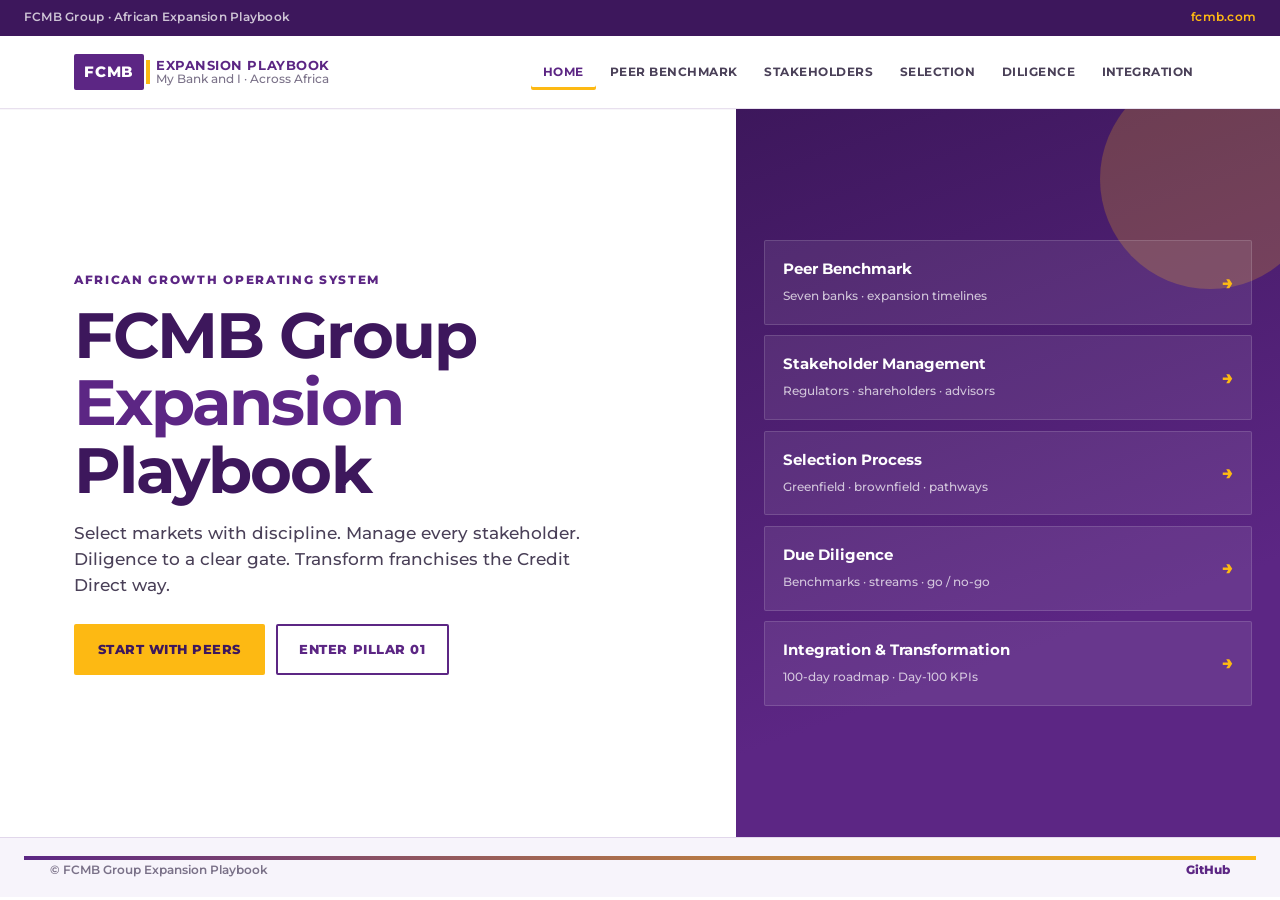
==== index.html @ e8a1962c "Restructure playbook to FCMB.com design and multi-page tabs. Apply purple/yellow brand framework, on" ====
<!DOCTYPE html>
<html lang="en">
<head>
  <meta charset="UTF-8" />
  <meta name="viewport" content="width=device-width, initial-scale=1.0" />
  <title>FCMB Group Expansion Playbook</title>
  <meta name="description" content="FCMB Group African expansion playbook — one operating system across stakeholders, selection, diligence, and integration." />
  <link rel="preconnect" href="https://fonts.googleapis.com" />
  <link rel="preconnect" href="https://fonts.gstatic.com" crossorigin />
  <link href="https://fonts.googleapis.com/css2?family=Montserrat:wght@500;600;700;800&display=swap" rel="stylesheet" />
  <link rel="stylesheet" href="styles.css" />
</head>
<body data-page="home">
  <main class="page">
    <section class="home-hero" aria-label="Home">
      <div class="home-copy">
        <p class="eyebrow">African Growth Operating System</p>
        <h1>FCMB Group <em>Expansion</em> Playbook</h1>
        <p class="lead">
          Select markets with discipline. Manage every stakeholder. Diligence to a clear gate.
          Transform franchises the Credit Direct way.
        </p>
        <div class="home-cta">
          <a class="btn primary" href="peers.html">Start with peers</a>
          <a class="btn ghost" href="stakeholders.html">Enter pillar 01</a>
        </div>
      </div>
      <div class="home-panel" aria-label="Playbook sections">
        <a href="peers.html">
          <div>
            <strong>Peer Benchmark</strong>
            <span>Seven banks · expansion timelines</span>
          </div>
          <span class="arrow" aria-hidden="true">→</span>
        </a>
        <a href="stakeholders.html">
          <div>
            <strong>Stakeholder Management</strong>
            <span>Regulators · shareholders · advisors</span>
          </div>
          <span class="arrow" aria-hidden="true">→</span>
        </a>
        <a href="selection.html">
          <div>
            <strong>Selection Process</strong>
            <span>Greenfield · brownfield · pathways</span>
          </div>
          <span class="arrow" aria-hidden="true">→</span>
        </a>
        <a href="diligence.html">
          <div>
            <strong>Due Diligence</strong>
            <span>Benchmarks · streams · go / no-go</span>
          </div>
          <span class="arrow" aria-hidden="true">→</span>
        </a>
        <a href="integration.html">
          <div>
            <strong>Integration &amp; Transformation</strong>
            <span>100-day roadmap · Day-100 KPIs</span>
          </div>
          <span class="arrow" aria-hidden="true">→</span>
        </a>
      </div>
    </section>
  </main>
  <script src="data.js"></script>
  <script src="app.js"></script>
</body>
</html>
---- styles.css ----
:root {
  --fcmb-purple: #5c2684;
  --fcmb-purple-deep: #3d175c;
  --fcmb-purple-soft: #7a3aad;
  --fcmb-yellow: #fdb913;
  --fcmb-yellow-soft: #ffe08a;
  --ink: #1a1224;
  --ink-soft: #4a4058;
  --muted: #7a7188;
  --paper: #ffffff;
  --paper-2: #f7f4fb;
  --paper-3: #efe8f7;
  --line: rgba(92, 38, 132, 0.14);
  --shadow: 0 18px 40px rgba(61, 23, 92, 0.12);
  --radius: 4px;
  --font: "Montserrat", "Segoe UI", sans-serif;
  --header-h: 72px;
  --topbar-h: 36px;
}

* { box-sizing: border-box; }
html, body { margin: 0; min-height: 100%; }
body {
  font-family: var(--font);
  color: var(--ink);
  background: var(--paper);
  line-height: 1.55;
}

a { color: inherit; text-decoration: none; }
button { font-family: inherit; }

/* Top utility bar — FCMB.com pattern */
.topbar {
  height: var(--topbar-h);
  background: var(--fcmb-purple-deep);
  color: rgba(255,255,255,0.88);
  font-size: 0.72rem;
  font-weight: 600;
  display: flex;
  align-items: center;
  justify-content: space-between;
  padding: 0 1.5rem;
  letter-spacing: 0.02em;
}
.topbar a { color: var(--fcmb-yellow); }
.topbar span { opacity: 0.85; }

/* Main header */
.site-header {
  position: sticky;
  top: 0;
  z-index: 50;
  background: var(--paper);
  border-bottom: 1px solid var(--line);
  box-shadow: 0 1px 0 rgba(92, 38, 132, 0.04);
}
.header-inner {
  max-width: 1180px;
  margin: 0 auto;
  min-height: var(--header-h);
  display: flex;
  align-items: center;
  justify-content: space-between;
  gap: 1rem;
  padding: 0 1.5rem;
}
.brand {
  display: flex;
  align-items: center;
  gap: 0.75rem;
  font-weight: 800;
}
.brand-mark {
  display: inline-flex;
  align-items: center;
  justify-content: center;
  min-width: 64px;
  height: 36px;
  padding: 0 0.65rem;
  background: var(--fcmb-purple);
  color: var(--paper);
  font-size: 0.95rem;
  letter-spacing: 0.04em;
  border-radius: 2px;
  position: relative;
}
.brand-mark::after {
  content: "";
  position: absolute;
  right: -6px;
  top: 6px;
  bottom: 6px;
  width: 4px;
  background: var(--fcmb-yellow);
}
.brand-text {
  display: flex;
  flex-direction: column;
  line-height: 1.15;
}
.brand-text strong {
  font-size: 0.82rem;
  color: var(--fcmb-purple);
  text-transform: uppercase;
  letter-spacing: 0.04em;
}
.brand-text small {
  font-size: 0.72rem;
  color: var(--muted);
  font-weight: 500;
}

.nav {
  display: flex;
  flex-wrap: wrap;
  align-items: center;
  gap: 0.15rem;
}
.nav a {
  padding: 0.55rem 0.75rem;
  font-size: 0.78rem;
  font-weight: 700;
  color: var(--ink-soft);
  text-transform: uppercase;
  letter-spacing: 0.04em;
  border-radius: 2px;
  transition: color 0.15s ease, background 0.15s ease;
}
.nav a:hover { color: var(--fcmb-purple); background: var(--paper-2); }
.nav a.is-active {
  color: var(--fcmb-purple);
  box-shadow: inset 0 -3px 0 var(--fcmb-yellow);
}

.nav-toggle {
  display: none;
  width: 42px;
  height: 42px;
  border: 1px solid var(--line);
  background: var(--paper);
  border-radius: 2px;
  flex-direction: column;
  justify-content: center;
  align-items: center;
  gap: 5px;
  cursor: pointer;
}
.nav-toggle span {
  width: 16px;
  height: 2px;
  background: var(--fcmb-purple);
  display: block;
}

/* Page shell — one section per page */
.page {
  min-height: calc(100vh - var(--topbar-h) - var(--header-h) - 64px);
  display: flex;
  flex-direction: column;
}

.page-hero {
  background:
    linear-gradient(115deg, var(--fcmb-purple-deep) 0%, var(--fcmb-purple) 55%, #6e35a0 100%);
  color: var(--paper);
  padding: 2.75rem 1.5rem 2.25rem;
  position: relative;
  overflow: hidden;
}
.page-hero::before {
  content: "";
  position: absolute;
  inset: 0;
  background:
    radial-gradient(circle at 85% 20%, rgba(253, 185, 19, 0.28), transparent 28%),
    linear-gradient(90deg, transparent 60%, rgba(255,255,255,0.04) 60%, rgba(255,255,255,0.04) 61%, transparent 61%);
  pointer-events: none;
}
.page-hero-inner {
  max-width: 1180px;
  margin: 0 auto;
  position: relative;
  z-index: 1;
}
.page-hero .eyebrow {
  margin: 0 0 0.55rem;
  font-size: 0.72rem;
  font-weight: 800;
  letter-spacing: 0.14em;
  text-transform: uppercase;
  color: var(--fcmb-yellow);
}
.page-hero h1 {
  margin: 0 0 0.65rem;
  font-size: clamp(1.8rem, 4vw, 2.75rem);
  font-weight: 800;
  letter-spacing: -0.02em;
  line-height: 1.15;
  max-width: 18ch;
}
.page-hero p {
  margin: 0;
  max-width: 40rem;
  color: rgba(255,255,255,0.88);
  font-size: 1rem;
  font-weight: 500;
}

.page-body {
  flex: 1;
  max-width: 1180px;
  width: 100%;
  margin: 0 auto;
  padding: 1.75rem 1.5rem 3rem;
}

/* Home */
.home-hero {
  min-height: calc(100vh - var(--topbar-h) - var(--header-h) - 64px);
  display: grid;
  grid-template-columns: 1.15fr 0.85fr;
  background: var(--paper);
}
.home-copy {
  padding: clamp(2.5rem, 6vw, 5rem) 1.5rem clamp(2.5rem, 6vw, 5rem) max(1.5rem, calc((100vw - 1180px) / 2 + 1.5rem));
  display: flex;
  flex-direction: column;
  justify-content: center;
}
.home-copy .eyebrow {
  color: var(--fcmb-purple);
  font-size: 0.75rem;
  font-weight: 800;
  letter-spacing: 0.14em;
  text-transform: uppercase;
  margin: 0 0 0.8rem;
}
.home-copy h1 {
  margin: 0 0 1rem;
  font-size: clamp(2.4rem, 5.5vw, 4rem);
  line-height: 1.05;
  letter-spacing: -0.03em;
  color: var(--fcmb-purple-deep);
  max-width: 12ch;
}
.home-copy h1 em {
  font-style: normal;
  color: var(--fcmb-purple);
  position: relative;
}
.home-copy h1 em::after {
  content: "";
  position: absolute;
  left: 0;
  right: 0;
  bottom: 0.08em;
  height: 0.18em;
  background: var(--fcmb-yellow);
  z-index: -1;
}
.home-copy .lead {
  margin: 0 0 1.6rem;
  max-width: 34rem;
  color: var(--ink-soft);
  font-size: 1.05rem;
  font-weight: 500;
}
.home-cta { display: flex; flex-wrap: wrap; gap: 0.7rem; }

.home-panel {
  background:
    linear-gradient(160deg, var(--fcmb-purple-deep), var(--fcmb-purple) 70%),
    var(--fcmb-purple);
  color: var(--paper);
  padding: 2.5rem 1.75rem;
  display: flex;
  flex-direction: column;
  justify-content: center;
  gap: 0.65rem;
  position: relative;
  overflow: hidden;
}
.home-panel::after {
  content: "";
  position: absolute;
  width: 220px;
  height: 220px;
  border-radius: 50%;
  background: rgba(253, 185, 19, 0.22);
  top: -40px;
  right: -40px;
}
.home-panel a {
  position: relative;
  z-index: 1;
  display: flex;
  align-items: center;
  justify-content: space-between;
  gap: 1rem;
  padding: 1rem 1.1rem;
  background: rgba(255,255,255,0.08);
  border: 1px solid rgba(255,255,255,0.14);
  border-radius: 2px;
  transition: background 0.2s ease, transform 0.2s ease;
}
.home-panel a:hover {
  background: rgba(253, 185, 19, 0.18);
  transform: translateX(4px);
}
.home-panel strong {
  display: block;
  font-size: 0.95rem;
  margin-bottom: 0.15rem;
}
.home-panel span {
  font-size: 0.78rem;
  color: rgba(255,255,255,0.72);
  font-weight: 500;
}
.home-panel .arrow {
  color: var(--fcmb-yellow);
  font-weight: 800;
  font-size: 1.2rem;
}

.btn {
  display: inline-flex;
  align-items: center;
  justify-content: center;
  padding: 0.85rem 1.35rem;
  border-radius: 2px;
  font-size: 0.82rem;
  font-weight: 800;
  letter-spacing: 0.04em;
  text-transform: uppercase;
  border: 2px solid transparent;
  cursor: pointer;
  transition: transform 0.15s ease, background 0.15s ease, color 0.15s ease;
}
.btn:hover { transform: translateY(-1px); }
.btn.primary {
  background: var(--fcmb-yellow);
  color: var(--fcmb-purple-deep);
}
.btn.secondary {
  background: var(--fcmb-purple);
  color: var(--paper);
}
.btn.ghost {
  background: transparent;
  border-color: var(--fcmb-purple);
  color: var(--fcmb-purple);
}
.btn.ghost.on-dark {
  border-color: rgba(255,255,255,0.55);
  color: var(--paper);
}
.btn.small {
  padding: 0.55rem 0.9rem;
  font-size: 0.72rem;
}

/* Tabs — FCMB-style underline / chip */
.tabs {
  display: flex;
  flex-wrap: wrap;
  gap: 0.35rem;
  margin-bottom: 1.25rem;
  border-bottom: 1px solid var(--line);
  padding-bottom: 0.15rem;
}
.tab {
  appearance: none;
  border: 0;
  background: transparent;
  color: var(--muted);
  font-weight: 700;
  font-size: 0.78rem;
  letter-spacing: 0.04em;
  text-transform: uppercase;
  padding: 0.75rem 0.9rem;
  cursor: pointer;
  border-bottom: 3px solid transparent;
  margin-bottom: -2px;
  transition: color 0.15s ease, border-color 0.15s ease, background 0.15s ease;
}
.tab:hover { color: var(--fcmb-purple); background: var(--paper-2); }
.tab.is-active {
  color: var(--fcmb-purple);
  border-bottom-color: var(--fcmb-yellow);
}

.panel {
  display: none;
  animation: panelIn 0.28s ease;
}
.panel.is-active { display: block; }
@keyframes panelIn {
  from { opacity: 0; transform: translateY(6px); }
  to { opacity: 1; transform: translateY(0); }
}

.panel-card {
  background: var(--paper);
  border: 1px solid var(--line);
  border-radius: var(--radius);
  padding: 1.4rem 1.5rem;
  box-shadow: var(--shadow);
}
.panel-card h2, .panel-card h3 {
  margin: 0 0 0.55rem;
  color: var(--fcmb-purple-deep);
  font-size: 1.35rem;
}
.panel-card .intro {
  margin: 0 0 1rem;
  color: var(--ink-soft);
  font-weight: 500;
}

.meta-row {
  display: flex;
  flex-wrap: wrap;
  gap: 0.45rem;
  margin: 0 0 1.1rem;
}
.chip {
  display: inline-flex;
  align-items: center;
  padding: 0.3rem 0.65rem;
  border-radius: 999px;
  background: var(--paper-3);
  color: var(--fcmb-purple);
  font-size: 0.72rem;
  font-weight: 700;
}

.two-col {
  display: grid;
  grid-template-columns: 1.1fr 0.9fr;
  gap: 1.25rem;
}
.three-col {
  display: grid;
  grid-template-columns: repeat(3, 1fr);
  gap: 0.9rem;
}
.grid-2 {
  display: grid;
  grid-template-columns: 1fr 1fr;
  gap: 0.9rem;
}
.grid-3 {
  display: grid;
  grid-template-columns: repeat(3, 1fr);
  gap: 0.9rem;
}

.list {
  list-style: none;
  margin: 0;
  padding: 0;
}
.list li {
  position: relative;
  padding: 0.55rem 0 0.55rem 1.35rem;
  border-bottom: 1px solid var(--line);
  color: var(--ink-soft);
  font-size: 0.92rem;
  font-weight: 500;
}
.list li:last-child { border-bottom: 0; }
.list li::before {
  content: "";
  position: absolute;
  left: 0;
  top: 0.85rem;
  width: 8px;
  height: 8px;
  border-radius: 50%;
  background: var(--fcmb-yellow);
  box-shadow: 0 0 0 3px rgba(253, 185, 19, 0.25);
}

.timeline {
  list-style: none;
  margin: 0;
  padding: 0;
  border-left: 2px solid rgba(92, 38, 132, 0.2);
}
.timeline li {
  position: relative;
  padding: 0 0 1rem 1.15rem;
  color: var(--ink-soft);
  font-size: 0.92rem;
  font-weight: 500;
}
.timeline li::before {
  content: "";
  position: absolute;
  left: -6px;
  top: 0.3rem;
  width: 10px;
  height: 10px;
  border-radius: 50%;
  background: var(--fcmb-yellow);
  border: 2px solid var(--fcmb-purple);
}
.timeline .year {
  display: block;
  font-weight: 800;
  font-size: 0.78rem;
  color: var(--fcmb-purple);
  text-transform: uppercase;
  letter-spacing: 0.04em;
  margin-bottom: 0.15rem;
}

.callout {
  margin-top: 1.1rem;
  padding: 1rem 1.1rem;
  background: linear-gradient(90deg, rgba(253, 185, 19, 0.18), rgba(92, 38, 132, 0.08));
  border-left: 4px solid var(--fcmb-yellow);
  font-size: 0.9rem;
  color: var(--ink-soft);
  font-weight: 500;
}
.callout strong {
  display: block;
  color: var(--fcmb-purple-deep);
  margin-bottom: 0.25rem;
  font-size: 0.78rem;
  letter-spacing: 0.06em;
  text-transform: uppercase;
}

.mini-card {
  padding: 1.1rem;
  border: 1px solid var(--line);
  background: var(--paper-2);
  border-radius: var(--radius);
}
.mini-card h4 {
  margin: 0 0 0.4rem;
  color: var(--fcmb-purple);
  font-size: 0.92rem;
}
.mini-card p, .mini-card ul {
  margin: 0;
  color: var(--ink-soft);
  font-size: 0.86rem;
  font-weight: 500;
}
.mini-card ul { padding-left: 1.05rem; }

.stat-row {
  display: grid;
  grid-template-columns: repeat(5, 1fr);
  gap: 0.65rem;
  margin-bottom: 1.25rem;
}
.stat {
  text-align: center;
  padding: 1rem 0.6rem;
  background: var(--paper-2);
  border: 1px solid var(--line);
}
.stat strong {
  display: block;
  font-size: 1.55rem;
  color: var(--fcmb-purple);
  letter-spacing: -0.02em;
}
.stat span {
  font-size: 0.72rem;
  color: var(--muted);
  font-weight: 600;
  text-transform: uppercase;
  letter-spacing: 0.04em;
}

/* Gate */
.gate {
  background: linear-gradient(145deg, var(--fcmb-purple-deep), var(--fcmb-purple));
  color: var(--paper);
  padding: 1.4rem;
  border-radius: var(--radius);
}
.gate h3 {
  margin: 0 0 0.35rem;
  font-size: 1.35rem;
}
.gate > p { margin: 0 0 1rem; color: rgba(255,255,255,0.78); font-size: 0.9rem; }
.gate-controls { display: flex; gap: 0.5rem; margin-bottom: 0.9rem; }
.gate .btn.ghost {
  border-color: rgba(255,255,255,0.35);
  color: var(--paper);
}
.gate-list { display: grid; gap: 0.4rem; }
.gate-item {
  display: flex;
  align-items: flex-start;
  gap: 0.65rem;
  padding: 0.7rem 0.8rem;
  background: rgba(255,255,255,0.07);
  border: 1px solid rgba(255,255,255,0.1);
  cursor: pointer;
}
.gate-item input { margin-top: 0.15rem; accent-color: var(--fcmb-yellow); }
.gate-item .label { flex: 1; font-size: 0.88rem; font-weight: 500; }
.gate-item .tag {
  font-size: 0.65rem;
  font-weight: 800;
  letter-spacing: 0.06em;
  text-transform: uppercase;
  padding: 0.2rem 0.45rem;
  background: rgba(253, 185, 19, 0.2);
  color: var(--fcmb-yellow);
}
.gate-item .tag.hard {
  background: rgba(255, 130, 110, 0.2);
  color: #ffc2b4;
}
.gate-result {
  margin-top: 1rem;
  padding: 1rem;
  background: rgba(0,0,0,0.2);
  border: 1px solid rgba(255,255,255,0.1);
}
.gate-result .status {
  margin: 0 0 0.3rem;
  font-size: 1.4rem;
  font-weight: 800;
}
.gate-result.go .status { color: var(--fcmb-yellow); }
.gate-result.hold .status { color: #ffd27a; }
.gate-result.nogo .status { color: #ffb4a4; }
.gate-result p { margin: 0; color: rgba(255,255,255,0.8); font-size: 0.88rem; }
.progress {
  height: 8px;
  background: rgba(255,255,255,0.12);
  margin: 0.75rem 0 0.4rem;
  overflow: hidden;
}
.progress > i {
  display: block;
  height: 100%;
  width: 0;
  background: linear-gradient(90deg, var(--fcmb-yellow), #ffe08a);
  transition: width 0.3s ease;
}

.kpi-table { display: grid; gap: 0.4rem; }
.kpi-row {
  display: grid;
  grid-template-columns: 1.1fr 1.5fr 0.9fr 0.7fr;
  gap: 0.55rem;
  padding: 0.7rem 0.85rem;
  border: 1px solid var(--line);
  background: var(--paper);
  font-size: 0.85rem;
  font-weight: 500;
  color: var(--ink-soft);
}
.kpi-row.header {
  background: var(--fcmb-purple);
  color: var(--paper);
  font-weight: 700;
  border-color: var(--fcmb-purple);
  text-transform: uppercase;
  letter-spacing: 0.04em;
  font-size: 0.72rem;
}

.horizon-list {
  margin: 0;
  padding-left: 1.15rem;
  color: var(--ink-soft);
  font-weight: 500;
}
.horizon-list li { margin-bottom: 0.5rem; }

.site-footer {
  border-top: 1px solid var(--line);
  background: var(--paper-2);
  padding: 1.1rem 1.5rem;
}
.footer-inner {
  max-width: 1180px;
  margin: 0 auto;
  display: flex;
  justify-content: space-between;
  gap: 1rem;
  align-items: center;
  font-size: 0.78rem;
  color: var(--muted);
  font-weight: 600;
}
.footer-inner a { color: var(--fcmb-purple); font-weight: 800; }
.footer-accent {
  height: 4px;
  background: linear-gradient(90deg, var(--fcmb-purple), var(--fcmb-yellow));
}

@media (max-width: 960px) {
  .home-hero,
  .two-col,
  .three-col,
  .grid-2,
  .grid-3,
  .stat-row { grid-template-columns: 1fr 1fr; }
  .kpi-row { grid-template-columns: 1fr 1fr; }
  .kpi-row.header { display: none; }
}

@media (max-width: 720px) {
  .nav-toggle { display: flex; }
  .nav {
    display: none;
    position: absolute;
    top: calc(var(--topbar-h) + var(--header-h));
    left: 0;
    right: 0;
    flex-direction: column;
    background: var(--paper);
    border-bottom: 1px solid var(--line);
    padding: 0.5rem;
    box-shadow: var(--shadow);
  }
  .nav.is-open { display: flex; }
  .brand-text small { display: none; }
  .home-hero,
  .two-col,
  .three-col,
  .grid-2,
  .grid-3,
  .stat-row { grid-template-columns: 1fr; }
  .home-copy { padding: 2.5rem 1.25rem; }
  .topbar { font-size: 0.65rem; gap: 0.5rem; }
}
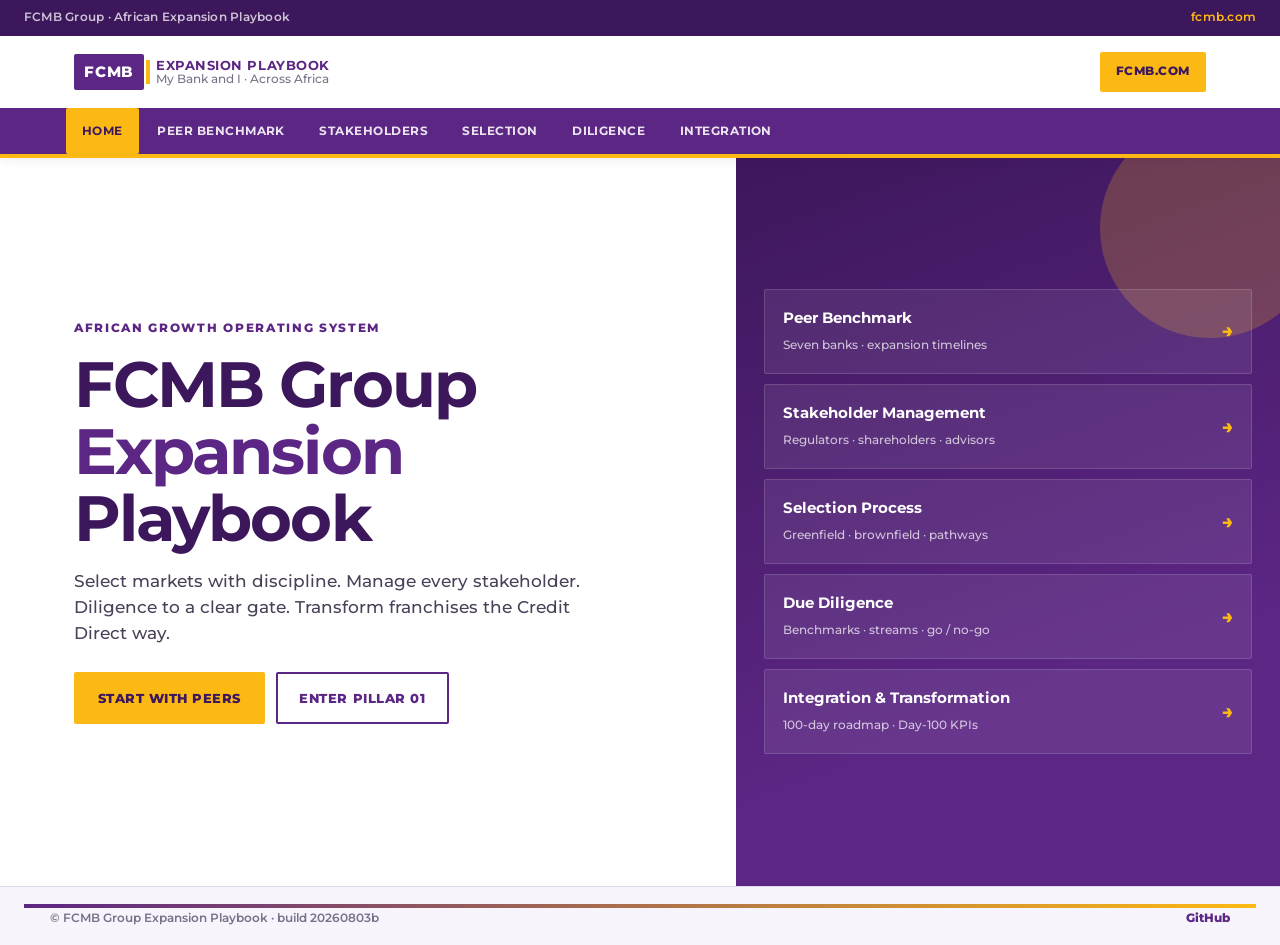
==== commit 00fb5780: "Force cache-bust and FCMB purple primary nav bar. Make the multi-page redesign unmistakable and avoi" ====
--- a/index.html
+++ b/index.html
@@ -2,13 +2,15 @@
 <html lang="en">
 <head>
   <meta charset="UTF-8" />
+  <meta http-equiv="Cache-Control" content="no-cache, no-store, must-revalidate" />
+  <meta http-equiv="Pragma" content="no-cache" />
   <meta name="viewport" content="width=device-width, initial-scale=1.0" />
   <title>FCMB Group Expansion Playbook</title>
   <meta name="description" content="FCMB Group African expansion playbook — one operating system across stakeholders, selection, diligence, and integration." />
   <link rel="preconnect" href="https://fonts.googleapis.com" />
   <link rel="preconnect" href="https://fonts.gstatic.com" crossorigin />
   <link href="https://fonts.googleapis.com/css2?family=Montserrat:wght@500;600;700;800&display=swap" rel="stylesheet" />
-  <link rel="stylesheet" href="styles.css" />
+  <link rel="stylesheet" href="styles.css?v=20260803b" />
 </head>
 <body data-page="home">
   <main class="page">
@@ -64,7 +66,7 @@
       </div>
     </section>
   </main>
-  <script src="data.js"></script>
-  <script src="app.js"></script>
+  <script src="data.js?v=20260803b"></script>
+  <script src="app.js?v=20260803b"></script>
 </body>
 </html>
--- a/styles.css
+++ b/styles.css
@@ -52,8 +52,7 @@
   top: 0;
   z-index: 50;
   background: var(--paper);
-  border-bottom: 1px solid var(--line);
-  box-shadow: 0 1px 0 rgba(92, 38, 132, 0.04);
+  box-shadow: 0 2px 10px rgba(61, 23, 92, 0.08);
 }
 .header-inner {
   max-width: 1180px;
@@ -64,6 +63,31 @@
   justify-content: space-between;
   gap: 1rem;
   padding: 0 1.5rem;
+}
+.primary-nav {
+  background: var(--fcmb-purple);
+  border-bottom: 4px solid var(--fcmb-yellow);
+}
+.primary-nav .nav {
+  max-width: 1180px;
+  margin: 0 auto;
+  padding: 0 1rem;
+  display: flex;
+  flex-wrap: wrap;
+}
+.primary-nav .nav a {
+  color: rgba(255,255,255,0.88);
+  padding: 0.85rem 1rem;
+  font-size: 0.74rem;
+}
+.primary-nav .nav a:hover {
+  color: var(--paper);
+  background: rgba(255,255,255,0.1);
+}
+.primary-nav .nav a.is-active {
+  color: var(--fcmb-purple-deep);
+  background: var(--fcmb-yellow);
+  box-shadow: none;
 }
 .brand {
   display: flex;
@@ -716,19 +740,13 @@
 
 @media (max-width: 720px) {
   .nav-toggle { display: flex; }
-  .nav {
+  .header-inner .btn { display: none; }
+  .primary-nav .nav {
     display: none;
-    position: absolute;
-    top: calc(var(--topbar-h) + var(--header-h));
-    left: 0;
-    right: 0;
     flex-direction: column;
-    background: var(--paper);
-    border-bottom: 1px solid var(--line);
-    padding: 0.5rem;
-    box-shadow: var(--shadow);
+    padding: 0.35rem;
   }
-  .nav.is-open { display: flex; }
+  .primary-nav .nav.is-open { display: flex; }
   .brand-text small { display: none; }
   .home-hero,
   .two-col,
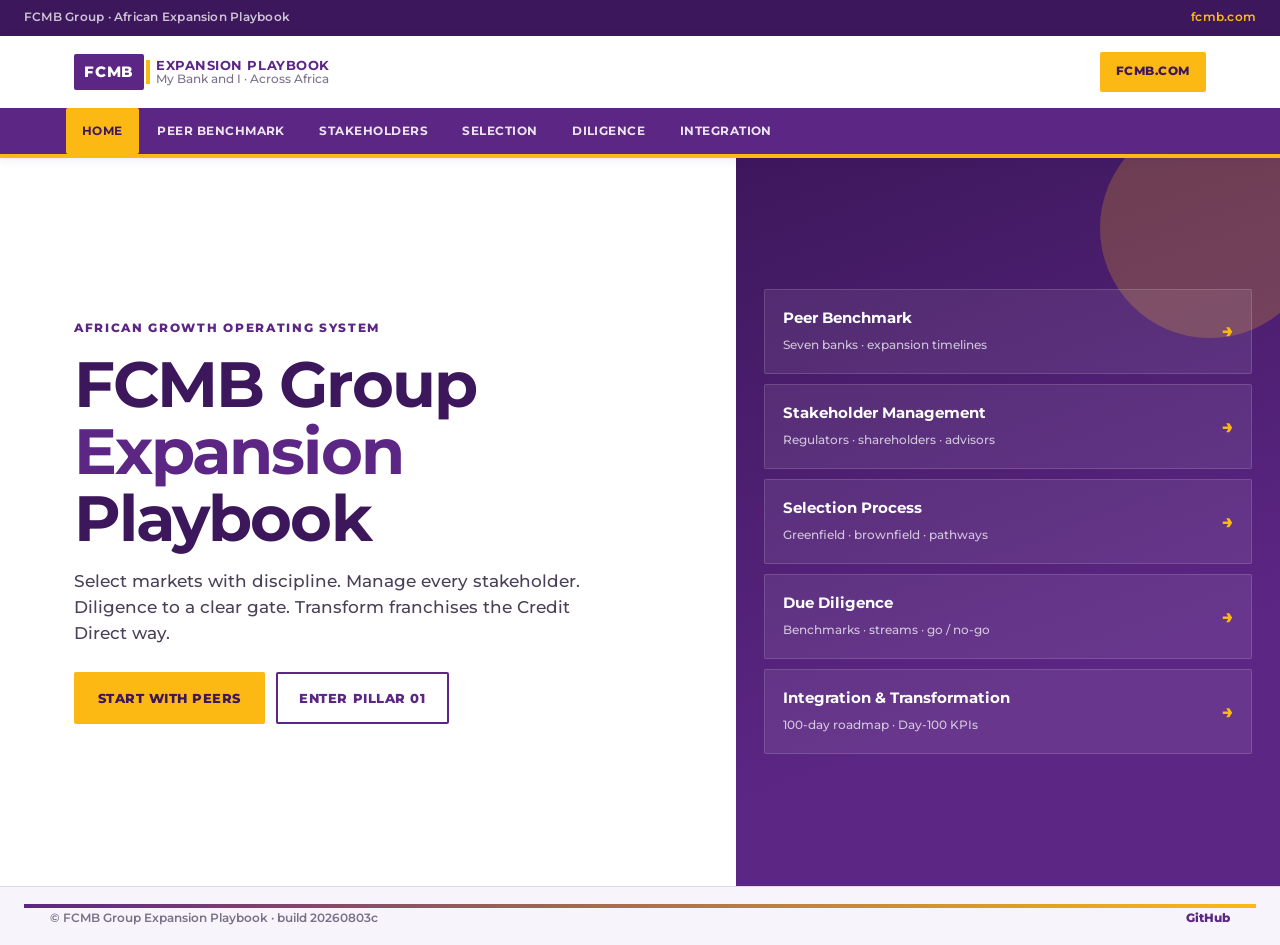
==== commit 59bec924: "Elaborate peer timelines with country growth, regions, advisors. Show cumulative country counts, fir" ====
--- a/index.html
+++ b/index.html
@@ -10,7 +10,7 @@
   <link rel="preconnect" href="https://fonts.googleapis.com" />
   <link rel="preconnect" href="https://fonts.gstatic.com" crossorigin />
   <link href="https://fonts.googleapis.com/css2?family=Montserrat:wght@500;600;700;800&display=swap" rel="stylesheet" />
-  <link rel="stylesheet" href="styles.css?v=20260803b" />
+  <link rel="stylesheet" href="styles.css?v=20260803c" />
 </head>
 <body data-page="home">
   <main class="page">
@@ -66,7 +66,7 @@
       </div>
     </section>
   </main>
-  <script src="data.js?v=20260803b"></script>
-  <script src="app.js?v=20260803b"></script>
+  <script src="data.js?v=20260803c"></script>
+  <script src="app.js?v=20260803c"></script>
 </body>
 </html>
--- a/styles.css
+++ b/styles.css
@@ -507,38 +507,188 @@
   box-shadow: 0 0 0 3px rgba(253, 185, 19, 0.25);
 }
 
-.timeline {
+.peer-rich-head {
+  display: grid;
+  grid-template-columns: 1.4fr 0.8fr;
+  gap: 1rem;
+  margin-bottom: 1.25rem;
+}
+.callout.first-region { margin-top: 0.85rem; }
+.timeline-title {
+  margin: 1.5rem 0 0.9rem;
+  color: var(--fcmb-purple-deep);
+  font-size: 1.15rem;
+}
+.source-note {
+  margin: 1.2rem 0 0;
+  font-size: 0.75rem;
+  color: var(--muted);
+  font-weight: 500;
+  line-height: 1.45;
+}
+
+.growth-chart {
+  padding: 1rem 1.1rem 0.85rem;
+  background: var(--paper-2);
+  border: 1px solid var(--line);
+  border-radius: var(--radius);
+}
+.growth-chart-head {
+  display: flex;
+  justify-content: space-between;
+  gap: 0.75rem;
+  align-items: baseline;
+  margin-bottom: 0.75rem;
+}
+.growth-chart-head h4 {
+  margin: 0;
+  color: var(--fcmb-purple);
+  font-size: 0.92rem;
+}
+.growth-chart-head span {
+  font-size: 0.72rem;
+  color: var(--muted);
+  font-weight: 600;
+}
+.growth-bars {
+  display: flex;
+  align-items: flex-end;
+  gap: 0.45rem;
+  min-height: 140px;
+  padding-top: 0.5rem;
+}
+.growth-bar {
+  flex: 1;
+  display: flex;
+  flex-direction: column;
+  align-items: center;
+  justify-content: flex-end;
+  gap: 0.25rem;
+  min-width: 0;
+}
+.growth-bar i {
+  display: block;
+  width: 100%;
+  max-width: 42px;
+  background: linear-gradient(180deg, var(--fcmb-yellow), var(--fcmb-purple));
+  border-radius: 3px 3px 0 0;
+  transition: transform 0.15s ease, filter 0.15s ease;
+}
+.growth-bar:hover i {
+  transform: scaleY(1.04);
+  filter: brightness(1.08);
+}
+.growth-bar em {
+  font-style: normal;
+  font-size: 0.72rem;
+  font-weight: 800;
+  color: var(--fcmb-purple-deep);
+}
+.growth-bar span {
+  font-size: 0.62rem;
+  font-weight: 700;
+  color: var(--muted);
+  letter-spacing: -0.02em;
+}
+
+.growth-timeline {
   list-style: none;
   margin: 0;
   padding: 0;
-  border-left: 2px solid rgba(92, 38, 132, 0.2);
-}
-.timeline li {
+}
+.growth-step {
+  display: grid;
+  grid-template-columns: 22px 1fr;
+  gap: 0.85rem;
+}
+.growth-step-rail {
   position: relative;
-  padding: 0 0 1rem 1.15rem;
-  color: var(--ink-soft);
-  font-size: 0.92rem;
-  font-weight: 500;
-}
-.timeline li::before {
+}
+.growth-step-rail::before {
   content: "";
   position: absolute;
-  left: -6px;
-  top: 0.3rem;
-  width: 10px;
-  height: 10px;
+  left: 8px;
+  top: 0.4rem;
+  bottom: -0.4rem;
+  width: 2px;
+  background: rgba(92, 38, 132, 0.18);
+}
+.growth-step:last-child .growth-step-rail::before { display: none; }
+.growth-dot {
+  position: absolute;
+  left: 3px;
+  top: 0.35rem;
+  width: 12px;
+  height: 12px;
   border-radius: 50%;
   background: var(--fcmb-yellow);
   border: 2px solid var(--fcmb-purple);
-}
-.timeline .year {
-  display: block;
+  z-index: 1;
+}
+.growth-step-body {
+  padding: 0 0 1.25rem;
+  border-bottom: 1px solid var(--line);
+  margin-bottom: 1rem;
+}
+.growth-step:last-child .growth-step-body {
+  border-bottom: 0;
+  margin-bottom: 0;
+}
+.growth-step-top {
+  display: flex;
+  flex-wrap: wrap;
+  gap: 0.4rem;
+  align-items: center;
+  margin-bottom: 0.45rem;
+}
+.growth-year {
+  color: var(--fcmb-purple-deep);
+  font-size: 1rem;
+}
+.count-badge {
+  display: inline-flex;
+  align-items: center;
+  padding: 0.25rem 0.55rem;
+  border-radius: 999px;
+  background: var(--fcmb-purple);
+  color: var(--paper);
+  font-size: 0.7rem;
   font-weight: 800;
-  font-size: 0.78rem;
-  color: var(--fcmb-purple);
-  text-transform: uppercase;
-  letter-spacing: 0.04em;
-  margin-bottom: 0.15rem;
+  letter-spacing: 0.02em;
+}
+.chip.soft {
+  background: rgba(253, 185, 19, 0.18);
+  color: var(--fcmb-purple-deep);
+}
+.growth-event {
+  margin: 0 0 0.4rem;
+  color: var(--ink);
+  font-weight: 600;
+  font-size: 0.95rem;
+}
+.growth-markets {
+  margin: 0 0 0.85rem;
+  color: var(--ink-soft);
+  font-size: 0.86rem;
+  font-weight: 500;
+}
+.advisor-grid {
+  display: grid;
+  grid-template-columns: 1fr 1fr;
+  gap: 0.65rem;
+}
+.advisor-grid .mini-card h4 {
+  font-size: 0.72rem;
+  text-transform: uppercase;
+  letter-spacing: 0.05em;
+}
+.advisor-grid .mini-card p {
+  font-size: 0.84rem;
+}
+
+@media (max-width: 960px) {
+  .peer-rich-head,
+  .advisor-grid { grid-template-columns: 1fr; }
 }
 
 .callout {
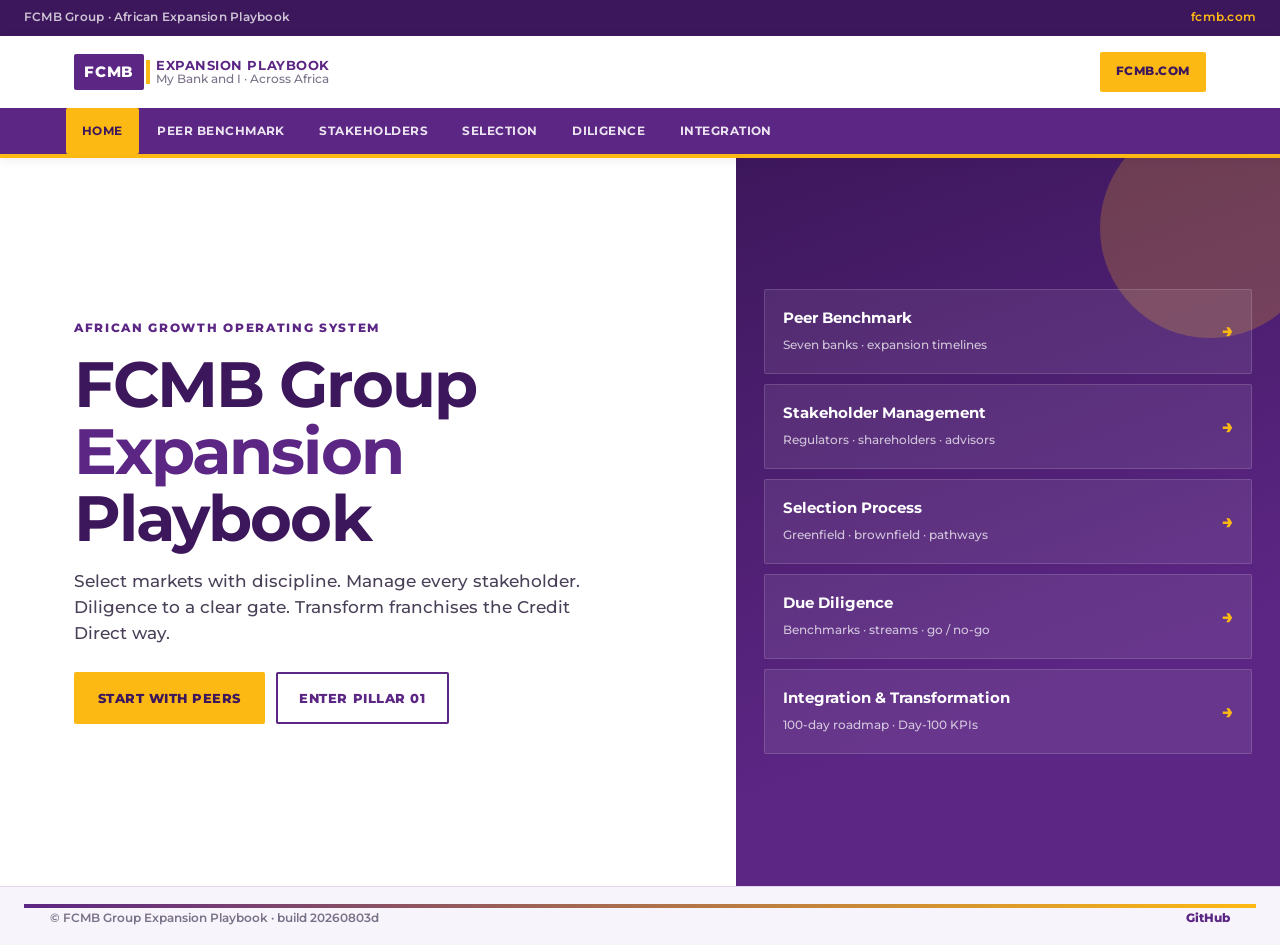
==== commit 6132686b: "Fix peer country growth chart bars with pixel heights. Percentage bar heights collapsed without a si" ====
--- a/index.html
+++ b/index.html
@@ -10,7 +10,7 @@
   <link rel="preconnect" href="https://fonts.googleapis.com" />
   <link rel="preconnect" href="https://fonts.gstatic.com" crossorigin />
   <link href="https://fonts.googleapis.com/css2?family=Montserrat:wght@500;600;700;800&display=swap" rel="stylesheet" />
-  <link rel="stylesheet" href="styles.css?v=20260803c" />
+  <link rel="stylesheet" href="styles.css?v=20260803d" />
 </head>
 <body data-page="home">
   <main class="page">
@@ -66,7 +66,7 @@
       </div>
     </section>
   </main>
-  <script src="data.js?v=20260803c"></script>
-  <script src="app.js?v=20260803c"></script>
+  <script src="data.js?v=20260803d"></script>
+  <script src="app.js?v=20260803d"></script>
 </body>
 </html>
--- a/styles.css
+++ b/styles.css
@@ -553,42 +553,55 @@
 .growth-bars {
   display: flex;
   align-items: flex-end;
-  gap: 0.45rem;
-  min-height: 140px;
-  padding-top: 0.5rem;
+  gap: 0.5rem;
+  height: 140px;
+  padding: 0.25rem 0.15rem 0;
+  border-bottom: 2px solid rgba(92, 38, 132, 0.18);
 }
 .growth-bar {
   flex: 1;
+  min-width: 0;
+  height: 100%;
   display: flex;
   flex-direction: column;
   align-items: center;
   justify-content: flex-end;
-  gap: 0.25rem;
-  min-width: 0;
-}
-.growth-bar i {
+  gap: 0.35rem;
+}
+.growth-bar-col {
+  width: 100%;
+  max-width: 48px;
+  display: flex;
+  flex-direction: column;
+  align-items: center;
+  justify-content: flex-end;
+  gap: 0.2rem;
+}
+.growth-bar-fill {
   display: block;
   width: 100%;
-  max-width: 42px;
-  background: linear-gradient(180deg, var(--fcmb-yellow), var(--fcmb-purple));
-  border-radius: 3px 3px 0 0;
-  transition: transform 0.15s ease, filter 0.15s ease;
-}
-.growth-bar:hover i {
-  transform: scaleY(1.04);
+  min-height: 6px;
+  background: linear-gradient(180deg, var(--fcmb-yellow) 0%, var(--fcmb-purple) 100%);
+  border-radius: 4px 4px 0 0;
+  box-shadow: inset 0 1px 0 rgba(255,255,255,0.35);
+  transition: filter 0.15s ease, transform 0.15s ease;
+}
+.growth-bar:hover .growth-bar-fill {
   filter: brightness(1.08);
-}
-.growth-bar em {
-  font-style: normal;
+  transform: translateY(-2px);
+}
+.growth-val {
   font-size: 0.72rem;
   font-weight: 800;
   color: var(--fcmb-purple-deep);
-}
-.growth-bar span {
+  line-height: 1;
+}
+.growth-year-label {
   font-size: 0.62rem;
   font-weight: 700;
   color: var(--muted);
   letter-spacing: -0.02em;
+  white-space: nowrap;
 }
 
 .growth-timeline {
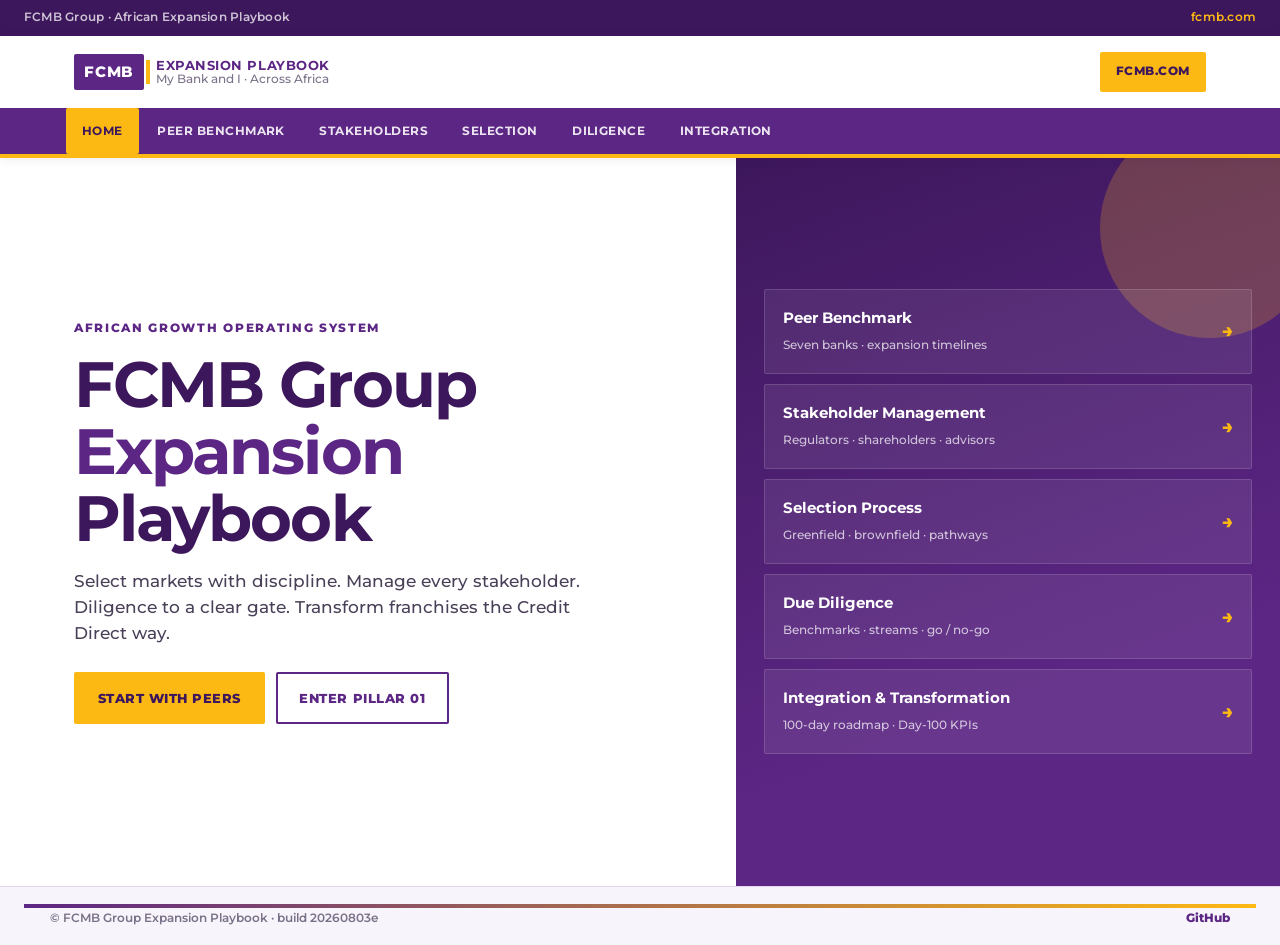
==== commit 6c53e311: "Expand pillars into decision-led playbook prose. Replace bullet lists with objectives, decision trap" ====
--- a/index.html
+++ b/index.html
@@ -10,7 +10,7 @@
   <link rel="preconnect" href="https://fonts.googleapis.com" />
   <link rel="preconnect" href="https://fonts.gstatic.com" crossorigin />
   <link href="https://fonts.googleapis.com/css2?family=Montserrat:wght@500;600;700;800&display=swap" rel="stylesheet" />
-  <link rel="stylesheet" href="styles.css?v=20260803d" />
+  <link rel="stylesheet" href="styles.css?v=20260803e" />
 </head>
 <body data-page="home">
   <main class="page">
@@ -66,7 +66,7 @@
       </div>
     </section>
   </main>
-  <script src="data.js?v=20260803d"></script>
-  <script src="app.js?v=20260803d"></script>
+  <script src="data.js?v=20260803e"></script>
+  <script src="app.js?v=20260803e"></script>
 </body>
 </html>
--- a/styles.css
+++ b/styles.css
@@ -868,6 +868,90 @@
 }
 .horizon-list li { margin-bottom: 0.5rem; }
 
+/* Playbook prose */
+.playbook-card .objective,
+.objective {
+  margin: 0 0 0.55rem;
+  font-size: 0.78rem;
+  font-weight: 800;
+  letter-spacing: 0.06em;
+  text-transform: uppercase;
+  color: var(--fcmb-purple);
+}
+.prose {
+  margin: 0 0 1rem;
+  color: var(--ink-soft);
+  font-size: 0.98rem;
+  font-weight: 500;
+  line-height: 1.65;
+}
+.playbook-subhead {
+  margin: 1.4rem 0 0.65rem;
+  font-size: 1.05rem;
+  color: var(--fcmb-purple-deep);
+}
+.playbook-steps {
+  margin: 0 0 1.2rem;
+  padding-left: 1.2rem;
+  color: var(--ink-soft);
+  font-weight: 500;
+  line-height: 1.55;
+}
+.playbook-steps li { margin-bottom: 0.55rem; }
+
+.decision-stack,
+.level-stack {
+  display: grid;
+  gap: 0.75rem;
+  margin: 1rem 0;
+}
+.decision-card,
+.level-card {
+  padding: 1.15rem 1.2rem;
+  border: 1px solid var(--line);
+  background: var(--paper-2);
+  border-left: 4px solid var(--fcmb-yellow);
+}
+.level-card.compact { border-left-color: var(--fcmb-purple); }
+.decision-label {
+  margin: 0 0 0.35rem;
+  font-size: 0.68rem;
+  font-weight: 800;
+  letter-spacing: 0.08em;
+  text-transform: uppercase;
+  color: var(--fcmb-purple);
+}
+.decision-card h4,
+.level-card h3 {
+  margin: 0 0 0.55rem;
+  color: var(--fcmb-purple-deep);
+  font-size: 1.02rem;
+  line-height: 1.35;
+}
+.do, .trap, .outputs {
+  margin: 0.45rem 0 0;
+  font-size: 0.9rem;
+  font-weight: 500;
+  line-height: 1.55;
+  color: var(--ink-soft);
+}
+.do strong { color: var(--fcmb-purple-deep); }
+.trap strong { color: #9a3412; }
+.narrative-grid {
+  display: grid;
+  grid-template-columns: repeat(3, 1fr);
+  gap: 0.75rem;
+  margin-top: 1rem;
+}
+.narrative-grid .mini-card p {
+  font-size: 0.88rem;
+  line-height: 1.55;
+}
+
+@media (max-width: 960px) {
+  .narrative-grid { grid-template-columns: 1fr; }
+}
+
 .site-footer {
   border-top: 1px solid var(--line);
   background: var(--paper-2);
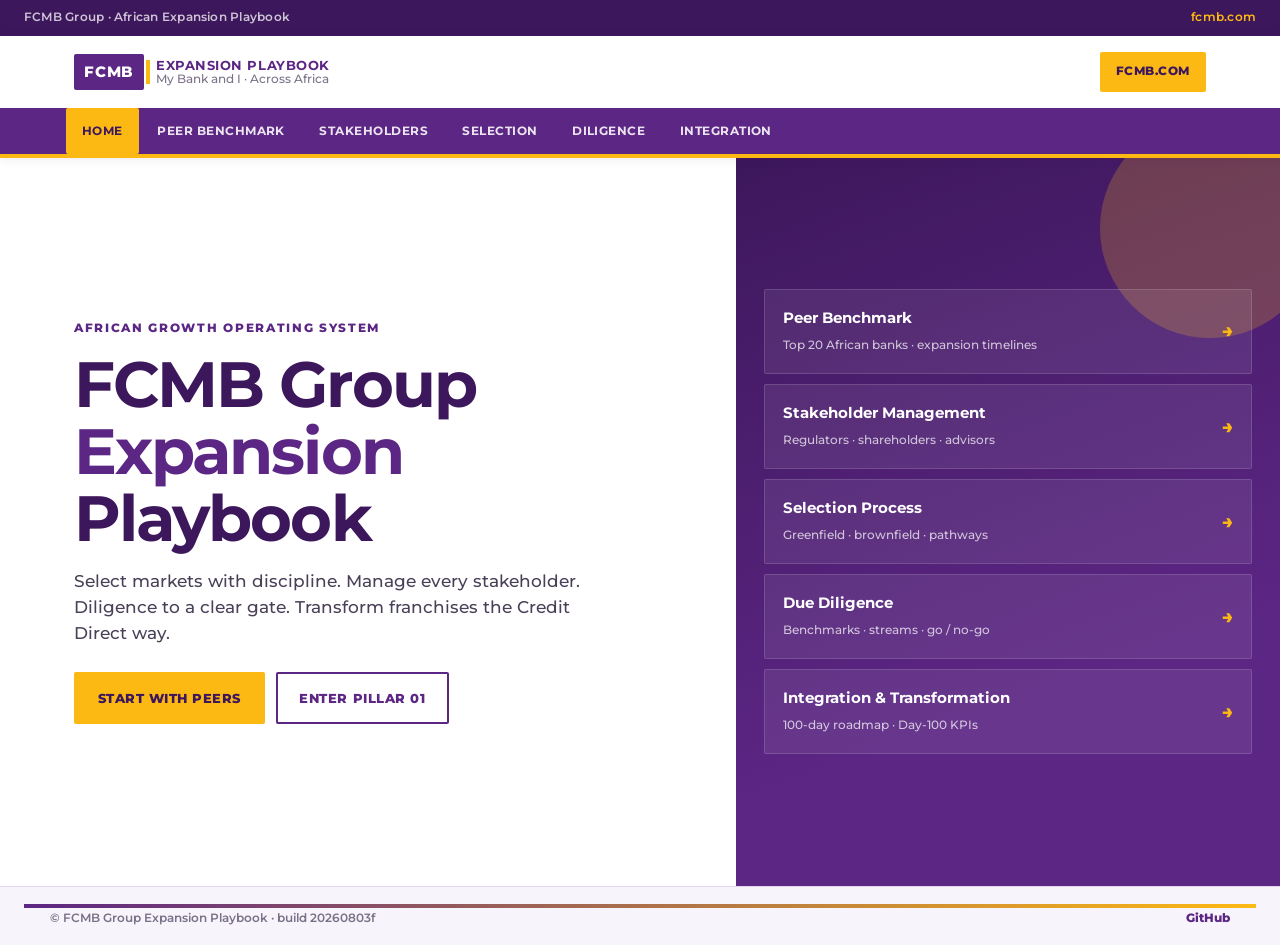
==== commit d657b5c4: "Expand peer benchmark to Africa top 20 and fix chart overlap. Remove the overlapping chart hint, add" ====
--- a/index.html
+++ b/index.html
@@ -10,7 +10,7 @@
   <link rel="preconnect" href="https://fonts.googleapis.com" />
   <link rel="preconnect" href="https://fonts.gstatic.com" crossorigin />
   <link href="https://fonts.googleapis.com/css2?family=Montserrat:wght@500;600;700;800&display=swap" rel="stylesheet" />
-  <link rel="stylesheet" href="styles.css?v=20260803e" />
+  <link rel="stylesheet" href="styles.css?v=20260803f" />
 </head>
 <body data-page="home">
   <main class="page">
@@ -31,7 +31,7 @@
         <a href="peers.html">
           <div>
             <strong>Peer Benchmark</strong>
-            <span>Seven banks · expansion timelines</span>
+            <span>Top 20 African banks · expansion timelines</span>
           </div>
           <span class="arrow" aria-hidden="true">→</span>
         </a>
@@ -66,7 +66,7 @@
       </div>
     </section>
   </main>
-  <script src="data.js?v=20260803e"></script>
-  <script src="app.js?v=20260803e"></script>
+  <script src="data.js?v=20260803f"></script>
+  <script src="app.js?v=20260803f"></script>
 </body>
 </html>
--- a/styles.css
+++ b/styles.css
@@ -388,11 +388,44 @@
 /* Tabs — FCMB-style underline / chip */
 .tabs {
   display: flex;
-  flex-wrap: wrap;
-  gap: 0.35rem;
+  flex-wrap: nowrap;
+  gap: 0.25rem;
   margin-bottom: 1.25rem;
   border-bottom: 1px solid var(--line);
   padding-bottom: 0.15rem;
+  overflow-x: auto;
+  -webkit-overflow-scrolling: touch;
+  scrollbar-width: thin;
+}
+.tabs#peer-tabs .tab {
+  text-transform: none;
+  letter-spacing: 0;
+  font-size: 0.8rem;
+  white-space: nowrap;
+  padding: 0.7rem 0.75rem;
+}
+.tabs#peer-tabs .tab em {
+  font-style: normal;
+  display: inline-flex;
+  align-items: center;
+  justify-content: center;
+  min-width: 1.25rem;
+  margin-right: 0.35rem;
+  color: var(--fcmb-purple);
+  font-weight: 800;
+  font-size: 0.72rem;
+}
+.rank-pill {
+  display: inline-flex;
+  align-items: center;
+  padding: 0.15rem 0.45rem;
+  margin-right: 0.35rem;
+  border-radius: 999px;
+  background: var(--fcmb-yellow);
+  color: var(--fcmb-purple-deep);
+  font-size: 0.75rem;
+  font-weight: 800;
+  vertical-align: middle;
 }
 .tab {
   appearance: none;
@@ -408,6 +441,7 @@
   border-bottom: 3px solid transparent;
   margin-bottom: -2px;
   transition: color 0.15s ease, border-color 0.15s ease, background 0.15s ease;
+  flex: 0 0 auto;
 }
 .tab:hover { color: var(--fcmb-purple); background: var(--paper-2); }
 .tab.is-active {
@@ -532,31 +566,24 @@
   background: var(--paper-2);
   border: 1px solid var(--line);
   border-radius: var(--radius);
+  overflow: hidden;
 }
 .growth-chart-head {
-  display: flex;
-  justify-content: space-between;
-  gap: 0.75rem;
-  align-items: baseline;
-  margin-bottom: 0.75rem;
+  margin-bottom: 0.85rem;
 }
 .growth-chart-head h4 {
   margin: 0;
   color: var(--fcmb-purple);
   font-size: 0.92rem;
-}
-.growth-chart-head span {
-  font-size: 0.72rem;
-  color: var(--muted);
-  font-weight: 600;
 }
 .growth-bars {
   display: flex;
   align-items: flex-end;
   gap: 0.5rem;
   height: 140px;
-  padding: 0.25rem 0.15rem 0;
+  padding: 1.35rem 0.15rem 0;
   border-bottom: 2px solid rgba(92, 38, 132, 0.18);
+  overflow: visible;
 }
 .growth-bar {
   flex: 1;
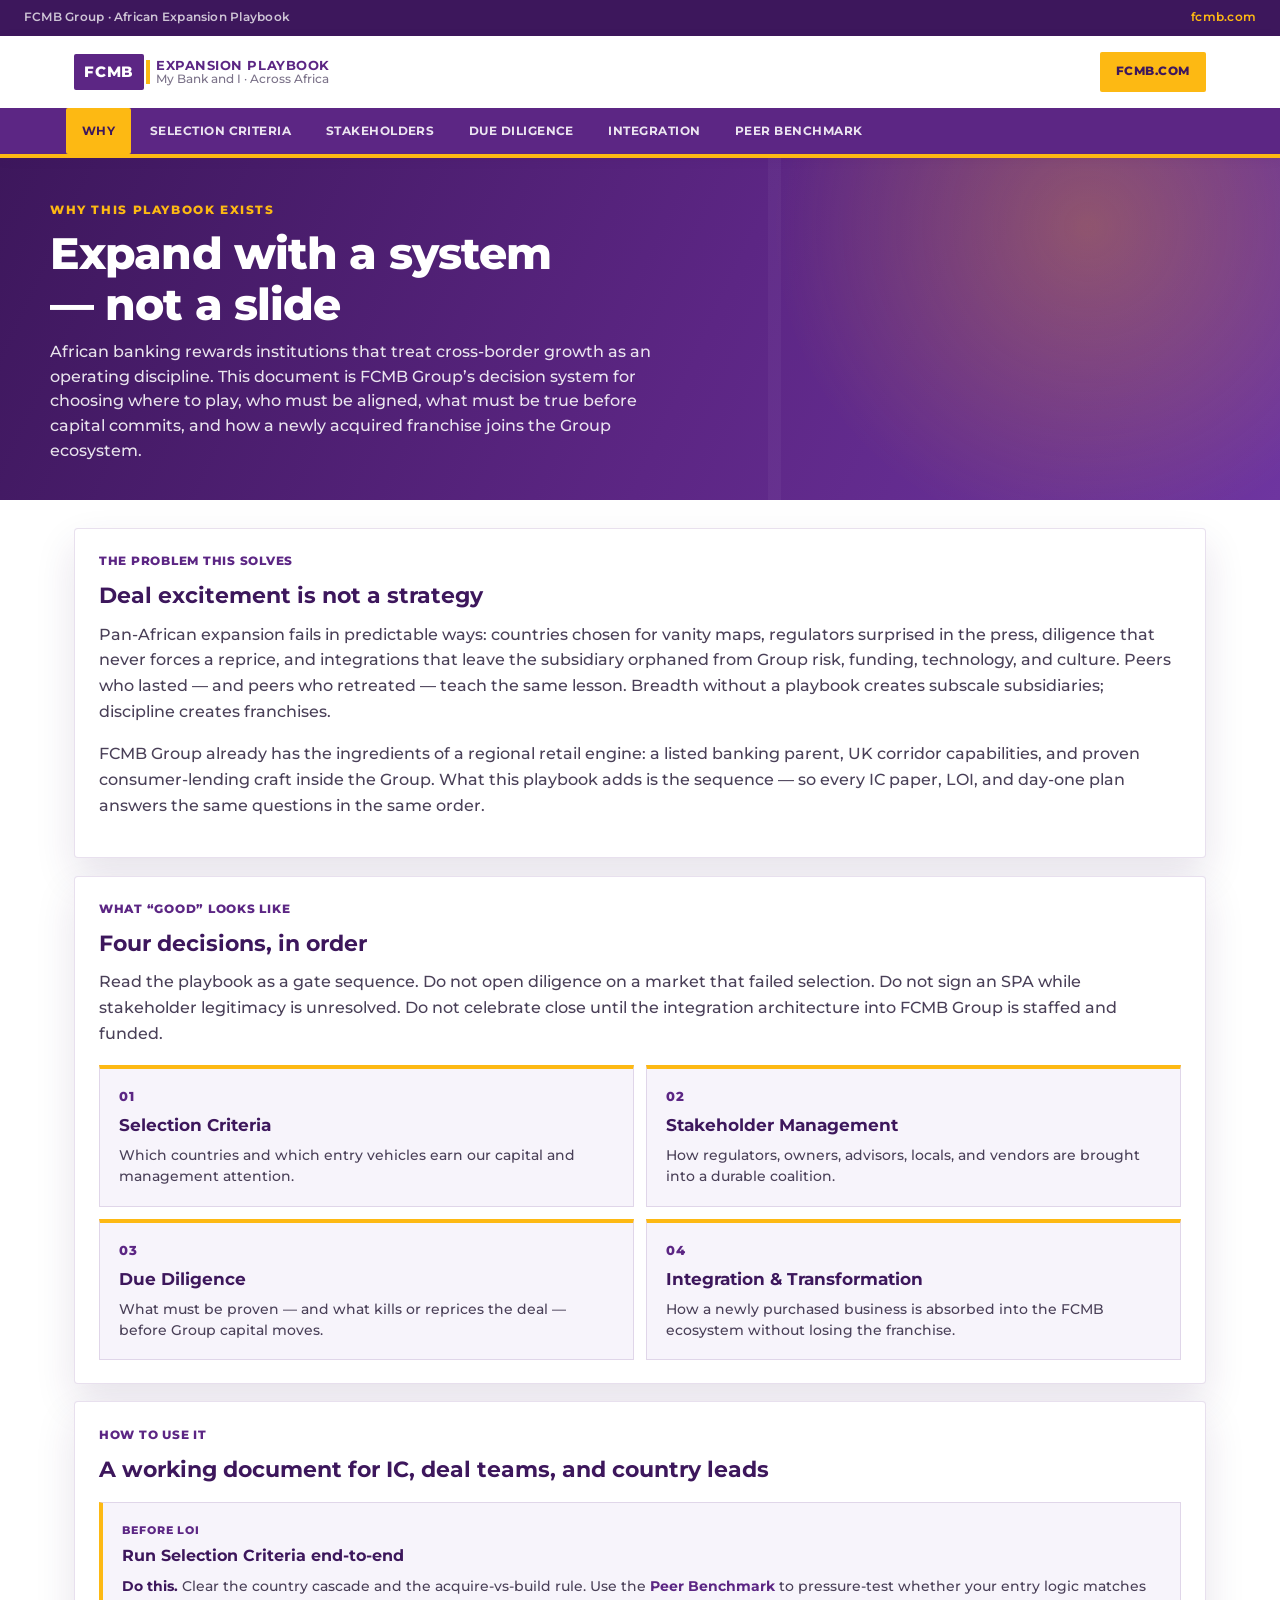
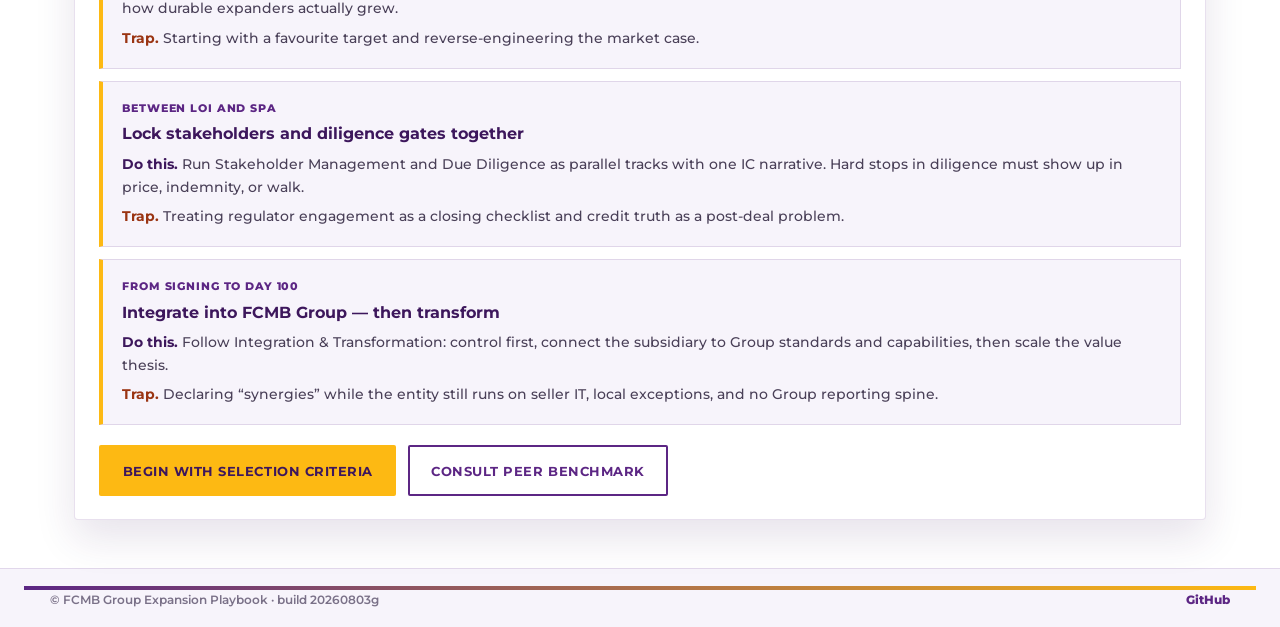
==== commit 7cfec97a: "Reframe home as playbook why and generalize Group integration. Reorder pillars to Selection Criteria" ====
--- a/index.html
+++ b/index.html
@@ -6,67 +6,108 @@
   <meta http-equiv="Pragma" content="no-cache" />
   <meta name="viewport" content="width=device-width, initial-scale=1.0" />
   <title>FCMB Group Expansion Playbook</title>
-  <meta name="description" content="FCMB Group African expansion playbook — one operating system across stakeholders, selection, diligence, and integration." />
+  <meta name="description" content="Why FCMB Group needs a disciplined African expansion playbook — and how to run selection, stakeholders, diligence, and integration." />
   <link rel="preconnect" href="https://fonts.googleapis.com" />
   <link rel="preconnect" href="https://fonts.gstatic.com" crossorigin />
   <link href="https://fonts.googleapis.com/css2?family=Montserrat:wght@500;600;700;800&display=swap" rel="stylesheet" />
-  <link rel="stylesheet" href="styles.css?v=20260803f" />
+  <link rel="stylesheet" href="styles.css?v=20260803g" />
 </head>
 <body data-page="home">
   <main class="page">
-    <section class="home-hero" aria-label="Home">
-      <div class="home-copy">
-        <p class="eyebrow">African Growth Operating System</p>
-        <h1>FCMB Group <em>Expansion</em> Playbook</h1>
-        <p class="lead">
-          Select markets with discipline. Manage every stakeholder. Diligence to a clear gate.
-          Transform franchises the Credit Direct way.
+    <header class="page-hero home-why-hero">
+      <div class="page-hero-inner">
+        <p class="eyebrow">Why this playbook exists</p>
+        <h1>Expand with a system — not a slide</h1>
+        <p>
+          African banking rewards institutions that treat cross-border growth as an operating discipline.
+          This document is FCMB Group’s decision system for choosing where to play, who must be aligned,
+          what must be true before capital commits, and how a newly acquired franchise joins the Group ecosystem.
         </p>
-        <div class="home-cta">
-          <a class="btn primary" href="peers.html">Start with peers</a>
-          <a class="btn ghost" href="stakeholders.html">Enter pillar 01</a>
+      </div>
+    </header>
+
+    <div class="page-body why-body">
+      <section class="panel-card playbook-card why-block">
+        <p class="objective">The problem this solves</p>
+        <h2>Deal excitement is not a strategy</h2>
+        <p class="prose">
+          Pan-African expansion fails in predictable ways: countries chosen for vanity maps, regulators
+          surprised in the press, diligence that never forces a reprice, and integrations that leave the
+          subsidiary orphaned from Group risk, funding, technology, and culture. Peers who lasted —
+          and peers who retreated — teach the same lesson. Breadth without a playbook creates subscale
+          subsidiaries; discipline creates franchises.
+        </p>
+        <p class="prose">
+          FCMB Group already has the ingredients of a regional retail engine: a listed banking parent,
+          UK corridor capabilities, and proven consumer-lending craft inside the Group. What this
+          playbook adds is the sequence — so every IC paper, LOI, and day-one plan answers the same
+          questions in the same order.
+        </p>
+      </section>
+
+      <section class="panel-card playbook-card why-block">
+        <p class="objective">What “good” looks like</p>
+        <h2>Four decisions, in order</h2>
+        <p class="prose">
+          Read the playbook as a gate sequence. Do not open diligence on a market that failed selection.
+          Do not sign an SPA while stakeholder legitimacy is unresolved. Do not celebrate close until
+          the integration architecture into FCMB Group is staffed and funded.
+        </p>
+        <div class="why-pillars">
+          <a class="why-pillar" href="selection.html">
+            <span>01</span>
+            <strong>Selection Criteria</strong>
+            <p>Which countries and which entry vehicles earn our capital and management attention.</p>
+          </a>
+          <a class="why-pillar" href="stakeholders.html">
+            <span>02</span>
+            <strong>Stakeholder Management</strong>
+            <p>How regulators, owners, advisors, locals, and vendors are brought into a durable coalition.</p>
+          </a>
+          <a class="why-pillar" href="diligence.html">
+            <span>03</span>
+            <strong>Due Diligence</strong>
+            <p>What must be proven — and what kills or reprices the deal — before Group capital moves.</p>
+          </a>
+          <a class="why-pillar" href="integration.html">
+            <span>04</span>
+            <strong>Integration &amp; Transformation</strong>
+            <p>How a newly purchased business is absorbed into the FCMB ecosystem without losing the franchise.</p>
+          </a>
         </div>
-      </div>
-      <div class="home-panel" aria-label="Playbook sections">
-        <a href="peers.html">
-          <div>
-            <strong>Peer Benchmark</strong>
-            <span>Top 20 African banks · expansion timelines</span>
-          </div>
-          <span class="arrow" aria-hidden="true">→</span>
-        </a>
-        <a href="stakeholders.html">
-          <div>
-            <strong>Stakeholder Management</strong>
-            <span>Regulators · shareholders · advisors</span>
-          </div>
-          <span class="arrow" aria-hidden="true">→</span>
-        </a>
-        <a href="selection.html">
-          <div>
-            <strong>Selection Process</strong>
-            <span>Greenfield · brownfield · pathways</span>
-          </div>
-          <span class="arrow" aria-hidden="true">→</span>
-        </a>
-        <a href="diligence.html">
-          <div>
-            <strong>Due Diligence</strong>
-            <span>Benchmarks · streams · go / no-go</span>
-          </div>
-          <span class="arrow" aria-hidden="true">→</span>
-        </a>
-        <a href="integration.html">
-          <div>
-            <strong>Integration &amp; Transformation</strong>
-            <span>100-day roadmap · Day-100 KPIs</span>
-          </div>
-          <span class="arrow" aria-hidden="true">→</span>
-        </a>
-      </div>
-    </section>
+      </section>
+
+      <section class="panel-card playbook-card why-block">
+        <p class="objective">How to use it</p>
+        <h2>A working document for IC, deal teams, and country leads</h2>
+        <div class="decision-stack">
+          <article class="decision-card">
+            <p class="decision-label">Before LOI</p>
+            <h4>Run Selection Criteria end-to-end</h4>
+            <p class="do"><strong>Do this.</strong> Clear the country cascade and the acquire-vs-build rule. Use the <a href="peers.html">Peer Benchmark</a> to pressure-test whether your entry logic matches how durable expanders actually grew.</p>
+            <p class="trap"><strong>Trap.</strong> Starting with a favourite target and reverse-engineering the market case.</p>
+          </article>
+          <article class="decision-card">
+            <p class="decision-label">Between LOI and SPA</p>
+            <h4>Lock stakeholders and diligence gates together</h4>
+            <p class="do"><strong>Do this.</strong> Run Stakeholder Management and Due Diligence as parallel tracks with one IC narrative. Hard stops in diligence must show up in price, indemnity, or walk.</p>
+            <p class="trap"><strong>Trap.</strong> Treating regulator engagement as a closing checklist and credit truth as a post-deal problem.</p>
+          </article>
+          <article class="decision-card">
+            <p class="decision-label">From signing to day 100</p>
+            <h4>Integrate into FCMB Group — then transform</h4>
+            <p class="do"><strong>Do this.</strong> Follow Integration &amp; Transformation: control first, connect the subsidiary to Group standards and capabilities, then scale the value thesis.</p>
+            <p class="trap"><strong>Trap.</strong> Declaring “synergies” while the entity still runs on seller IT, local exceptions, and no Group reporting spine.</p>
+          </article>
+        </div>
+        <div class="home-cta" style="margin-top:1.25rem">
+          <a class="btn primary" href="selection.html">Begin with Selection Criteria</a>
+          <a class="btn ghost" href="peers.html">Consult Peer Benchmark</a>
+        </div>
+      </section>
+    </div>
   </main>
-  <script src="data.js?v=20260803f"></script>
-  <script src="app.js?v=20260803f"></script>
+  <script src="data.js?v=20260803g"></script>
+  <script src="app.js?v=20260803g"></script>
 </body>
 </html>
--- a/styles.css
+++ b/styles.css
@@ -895,6 +895,54 @@
 }
 .horizon-list li { margin-bottom: 0.5rem; }
 
+/* Home / Why */
+.home-why-hero h1 { max-width: 18ch; }
+.why-body { display: grid; gap: 1.1rem; }
+.why-block { margin: 0; }
+.why-pillars {
+  display: grid;
+  grid-template-columns: repeat(2, 1fr);
+  gap: 0.75rem;
+  margin-top: 1.1rem;
+}
+.why-pillar {
+  display: block;
+  padding: 1.15rem 1.2rem;
+  border: 1px solid var(--line);
+  background: var(--paper-2);
+  border-top: 4px solid var(--fcmb-yellow);
+  transition: transform 0.15s ease, border-color 0.15s ease;
+}
+.why-pillar:hover {
+  transform: translateY(-2px);
+  border-color: rgba(92, 38, 132, 0.35);
+}
+.why-pillar span {
+  display: block;
+  font-weight: 800;
+  color: var(--fcmb-purple);
+  font-size: 0.8rem;
+  letter-spacing: 0.06em;
+  margin-bottom: 0.35rem;
+}
+.why-pillar strong {
+  display: block;
+  color: var(--fcmb-purple-deep);
+  font-size: 1.05rem;
+  margin-bottom: 0.4rem;
+}
+.why-pillar p {
+  margin: 0;
+  color: var(--ink-soft);
+  font-size: 0.88rem;
+  font-weight: 500;
+  line-height: 1.5;
+}
+.why-block a { color: var(--fcmb-purple); font-weight: 700; }
+@media (max-width: 720px) {
+  .why-pillars { grid-template-columns: 1fr; }
+}
+
 /* Playbook prose */
 .playbook-card .objective,
 .objective {
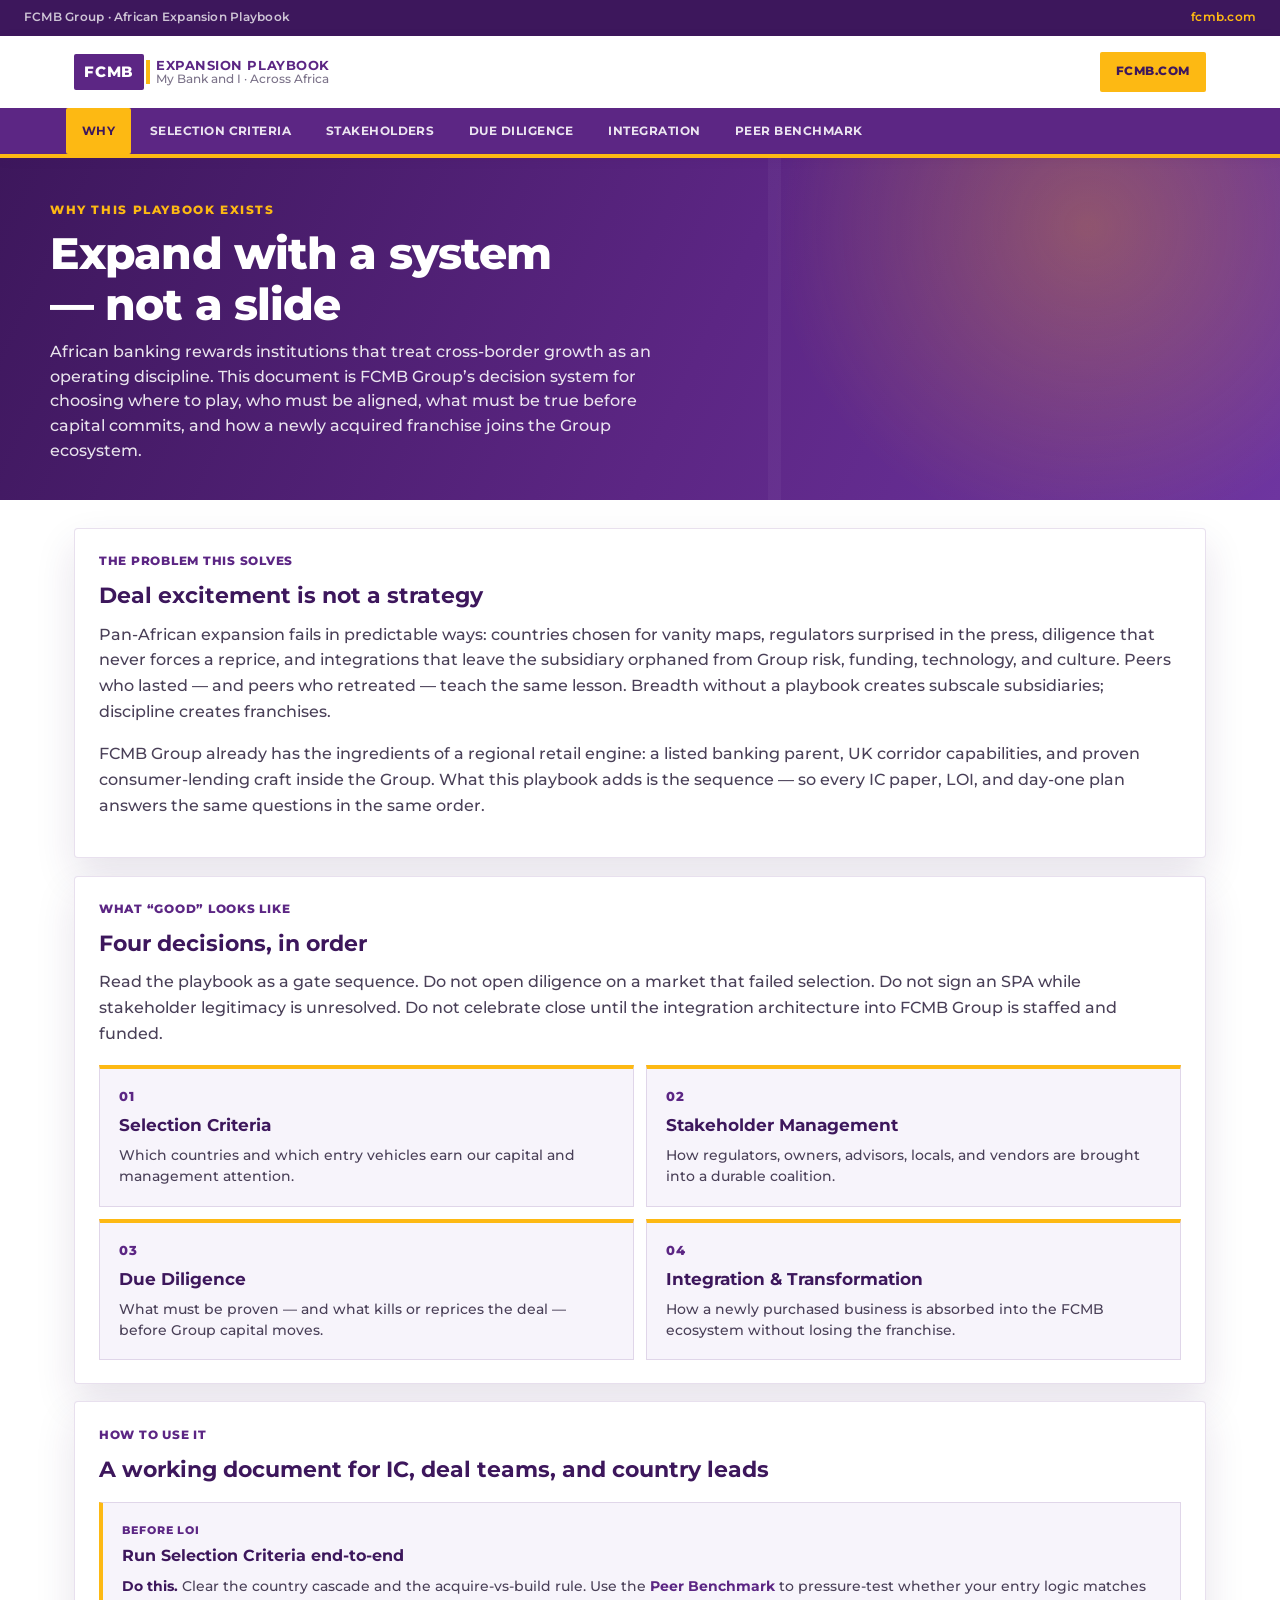
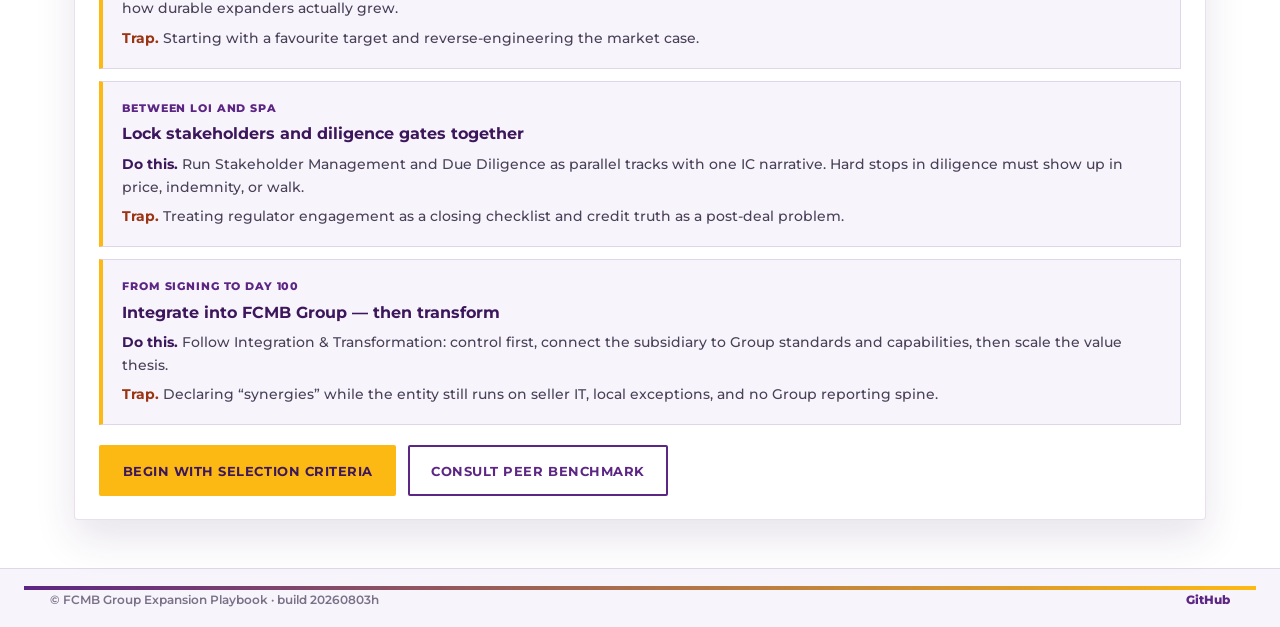
==== commit d445f299: "Optimize playbook layout for mobile screens. Improve sticky nav drawer, touch targets, horizontal ch" ====
--- a/index.html
+++ b/index.html
@@ -4,13 +4,13 @@
   <meta charset="UTF-8" />
   <meta http-equiv="Cache-Control" content="no-cache, no-store, must-revalidate" />
   <meta http-equiv="Pragma" content="no-cache" />
-  <meta name="viewport" content="width=device-width, initial-scale=1.0" />
+  <meta name="viewport" content="width=device-width, initial-scale=1, viewport-fit=cover" />
   <title>FCMB Group Expansion Playbook</title>
   <meta name="description" content="Why FCMB Group needs a disciplined African expansion playbook — and how to run selection, stakeholders, diligence, and integration." />
   <link rel="preconnect" href="https://fonts.googleapis.com" />
   <link rel="preconnect" href="https://fonts.gstatic.com" crossorigin />
   <link href="https://fonts.googleapis.com/css2?family=Montserrat:wght@500;600;700;800&display=swap" rel="stylesheet" />
-  <link rel="stylesheet" href="styles.css?v=20260803g" />
+  <link rel="stylesheet" href="styles.css?v=20260803h" />
 </head>
 <body data-page="home">
   <main class="page">
@@ -107,7 +107,7 @@
       </section>
     </div>
   </main>
-  <script src="data.js?v=20260803g"></script>
-  <script src="app.js?v=20260803g"></script>
+  <script src="data.js?v=20260803h"></script>
+  <script src="app.js?v=20260803h"></script>
 </body>
 </html>
--- a/styles.css
+++ b/styles.css
@@ -19,13 +19,23 @@
 }
 
 * { box-sizing: border-box; }
-html, body { margin: 0; min-height: 100%; }
+html {
+  margin: 0;
+  min-height: 100%;
+  -webkit-text-size-adjust: 100%;
+  scroll-padding-top: calc(var(--topbar-h) + var(--header-h) + 12px);
+}
 body {
+  margin: 0;
+  min-height: 100%;
   font-family: var(--font);
   color: var(--ink);
   background: var(--paper);
   line-height: 1.55;
-}
+  overflow-x: hidden;
+}
+body.nav-open { overflow: hidden; }
+img, svg { max-width: 100%; height: auto; }
 
 a { color: inherit; text-decoration: none; }
 button { font-family: inherit; }
@@ -1058,24 +1068,214 @@
   .stat-row { grid-template-columns: 1fr 1fr; }
   .kpi-row { grid-template-columns: 1fr 1fr; }
   .kpi-row.header { display: none; }
+  .page-hero { padding: 2.1rem 1.15rem 1.75rem; }
+  .page-body { padding: 1.25rem 1.15rem 2.5rem; }
+  .panel-card { padding: 1.15rem 1.1rem; }
 }
 
 @media (max-width: 720px) {
-  .nav-toggle { display: flex; }
+  :root {
+    --header-h: 60px;
+    --topbar-h: 32px;
+  }
+
+  .topbar {
+    font-size: 0.62rem;
+    gap: 0.5rem;
+    padding: 0 0.85rem;
+  }
+  .topbar span {
+    overflow: hidden;
+    text-overflow: ellipsis;
+    white-space: nowrap;
+    max-width: 70vw;
+  }
+
+  .header-inner {
+    min-height: var(--header-h);
+    padding: 0 0.85rem;
+    gap: 0.5rem;
+  }
   .header-inner .btn { display: none; }
+  .brand { min-width: 0; }
+  .brand-mark {
+    min-width: 56px;
+    height: 32px;
+    font-size: 0.85rem;
+  }
+  .brand-text strong { font-size: 0.72rem; }
+  .brand-text small { display: none; }
+
+  .nav-toggle {
+    display: flex;
+    width: 44px;
+    height: 44px;
+    flex-shrink: 0;
+  }
+
+  .primary-nav {
+    border-bottom-width: 3px;
+    position: relative;
+  }
   .primary-nav .nav {
     display: none;
+    position: absolute;
+    left: 0;
+    right: 0;
+    top: 100%;
+    z-index: 60;
     flex-direction: column;
-    padding: 0.35rem;
+    flex-wrap: nowrap;
+    max-height: min(70vh, 420px);
+    overflow-y: auto;
+    padding: 0.4rem;
+    background: var(--fcmb-purple-deep);
+    box-shadow: var(--shadow);
+    -webkit-overflow-scrolling: touch;
   }
   .primary-nav .nav.is-open { display: flex; }
-  .brand-text small { display: none; }
+  .primary-nav .nav a {
+    padding: 0.95rem 1rem;
+    font-size: 0.86rem;
+    border-radius: 2px;
+    min-height: 48px;
+    display: flex;
+    align-items: center;
+  }
+
+  .page-hero {
+    padding: 1.75rem 1rem 1.5rem;
+  }
+  .page-hero h1 {
+    font-size: clamp(1.55rem, 7vw, 2.1rem);
+    max-width: none;
+  }
+  .page-hero p { font-size: 0.95rem; }
+  .page-body {
+    padding: 1rem 0.9rem 2.25rem;
+  }
+
   .home-hero,
   .two-col,
   .three-col,
   .grid-2,
   .grid-3,
-  .stat-row { grid-template-columns: 1fr; }
-  .home-copy { padding: 2.5rem 1.25rem; }
-  .topbar { font-size: 0.65rem; gap: 0.5rem; }
-}
+  .stat-row,
+  .peer-rich-head,
+  .advisor-grid,
+  .narrative-grid,
+  .why-pillars { grid-template-columns: 1fr; }
+  .home-copy { padding: 2rem 1rem; }
+  .home-cta {
+    display: grid;
+    gap: 0.65rem;
+  }
+  .home-cta .btn,
+  .why-block .home-cta .btn {
+    width: 100%;
+  }
+  .btn {
+    min-height: 48px;
+    padding: 0.9rem 1.1rem;
+  }
+
+  .tabs {
+    margin-left: -0.25rem;
+    margin-right: -0.25rem;
+    padding-left: 0.25rem;
+    padding-right: 0.25rem;
+    gap: 0.15rem;
+    scroll-snap-type: x proximity;
+  }
+  .tab {
+    scroll-snap-align: start;
+    min-height: 44px;
+    padding: 0.7rem 0.8rem;
+    font-size: 0.74rem;
+  }
+  .tabs#peer-tabs .tab {
+    font-size: 0.78rem;
+    padding: 0.75rem 0.85rem;
+  }
+
+  .panel-card {
+    padding: 1rem 0.9rem;
+    box-shadow: 0 10px 28px rgba(61, 23, 92, 0.08);
+  }
+  .prose { font-size: 0.94rem; }
+  .decision-card,
+  .level-card {
+    padding: 1rem 0.95rem;
+  }
+  .decision-card h4,
+  .level-card h3 {
+    font-size: 0.98rem;
+  }
+
+  .growth-chart { padding: 0.85rem 0.75rem 0.7rem; }
+  .growth-bars {
+    overflow-x: auto;
+    overflow-y: hidden;
+    gap: 0.4rem;
+    height: 150px;
+    padding-top: 1.5rem;
+    -webkit-overflow-scrolling: touch;
+  }
+  .growth-bar {
+    flex: 0 0 44px;
+    min-width: 44px;
+  }
+  .growth-bar-col { max-width: 36px; }
+  .growth-year-label { font-size: 0.58rem; }
+
+  .growth-step-top { gap: 0.35rem; }
+  .growth-year { width: 100%; font-size: 0.95rem; }
+  .chip, .count-badge { font-size: 0.68rem; }
+  .advisor-grid { gap: 0.55rem; }
+
+  .gate {
+    padding: 1.1rem 0.9rem;
+    margin-left: -0.1rem;
+    margin-right: -0.1rem;
+  }
+  .gate-controls {
+    flex-wrap: wrap;
+  }
+  .gate-controls .btn {
+    flex: 1 1 auto;
+    min-width: calc(50% - 0.35rem);
+  }
+  .gate-item {
+    flex-wrap: wrap;
+    padding: 0.85rem 0.75rem;
+    gap: 0.5rem;
+  }
+  .gate-item .label {
+    flex: 1 1 calc(100% - 2rem);
+    font-size: 0.9rem;
+  }
+  .gate-item .tag {
+    margin-left: auto;
+  }
+  .gate-result .status { font-size: 1.25rem; }
+
+  .kpi-table .kpi-row { display: none; }
+  .callout { font-size: 0.88rem; padding: 0.9rem; }
+
+  .site-footer { padding: 1rem 0.9rem; }
+  .footer-inner {
+    flex-direction: column;
+    align-items: flex-start;
+    gap: 0.45rem;
+    font-size: 0.74rem;
+  }
+
+  .rank-pill { font-size: 0.7rem; }
+}
+
+@media (max-width: 420px) {
+  .brand-text strong { max-width: 11ch; line-height: 1.2; }
+  .page-hero .eyebrow { font-size: 0.68rem; }
+  .growth-bar { flex-basis: 40px; min-width: 40px; }
+  .primary-nav .nav a { font-size: 0.9rem; }
+}
